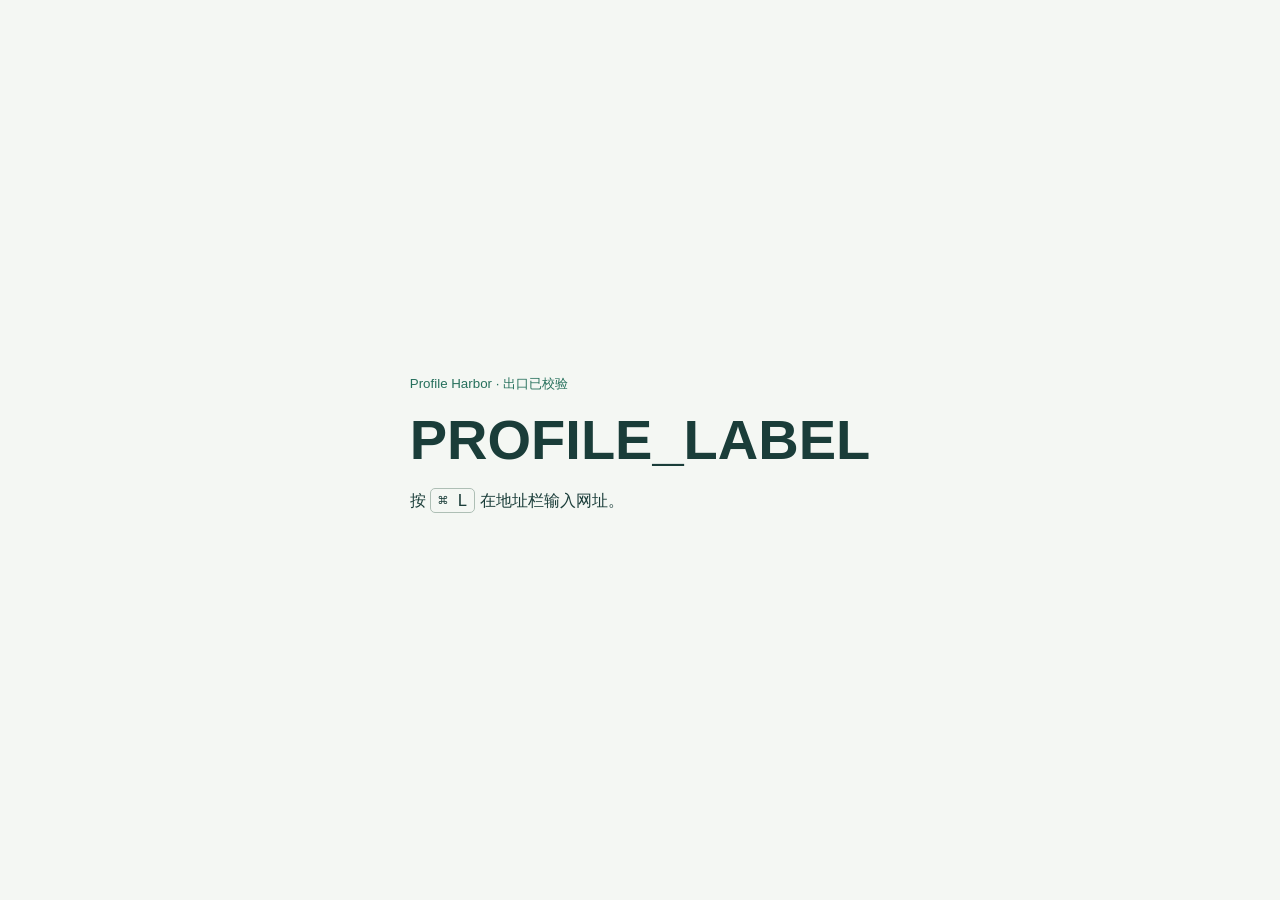
==== src-tauri/src/ready.html @ 551acddf "Ship macOS profile manager with verified proxy routing and isolated Chrome sessions" ====
<!doctype html>
<html lang="zh-CN">
  <meta charset="utf-8" /><title>PROFILE_LABEL · Profile Harbor</title>
  <style>
    :root {
      color-scheme: light dark;
      font:
        16px/1.6 -apple-system,
        "PingFang SC",
        sans-serif;
    }
    body {
      margin: 0;
      min-height: 100vh;
      display: grid;
      place-items: center;
      background: #f4f7f3;
      color: #1a3d39;
    }
    main {
      max-width: 600px;
      padding: 32px;
    }
    h1 {
      font-size: clamp(32px, 5vw, 56px);
      line-height: 1.15;
      margin: 12px 0;
      overflow-wrap: anywhere;
    }
    small {
      color: #26705c;
    }
    kbd {
      border: 1px solid #aebfb5;
      border-radius: 5px;
      padding: 2px 7px;
    }
    @media (prefers-color-scheme: dark) {
      body {
        background: #172a29;
        color: #e6f0e9;
      }
      small {
        color: #90cfb1;
      }
    }
  </style>
  <main>
    <small>Profile Harbor · 出口已校验</small>
    <h1>PROFILE_LABEL</h1>
    <p>按 <kbd>⌘ L</kbd> 在地址栏输入网址。</p>
  </main>
</html>
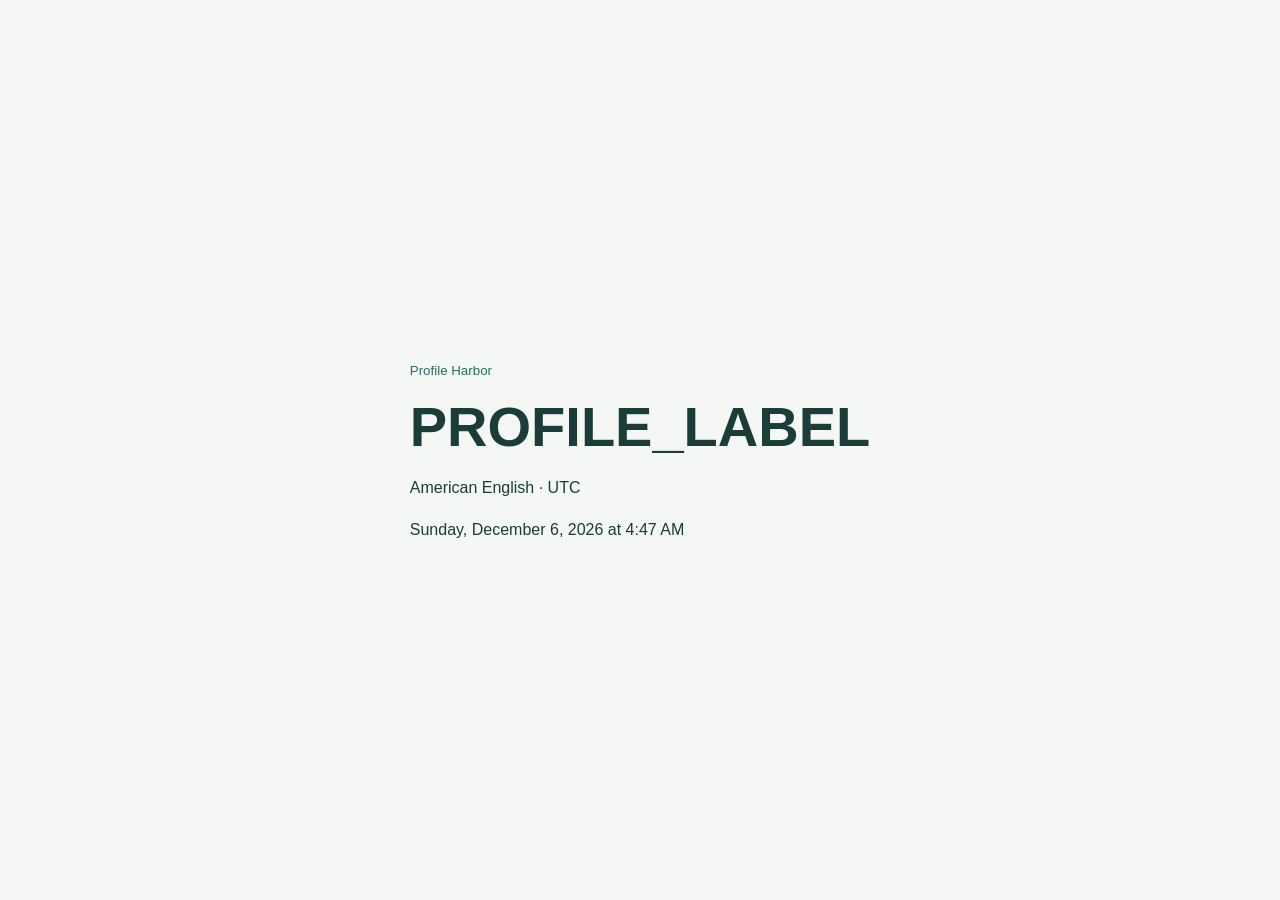
==== commit 6b4f3a6c: "Apply profile language to Chrome UI and show local time" ====
--- a/src-tauri/src/ready.html
+++ b/src-tauri/src/ready.html
@@ -1,5 +1,5 @@
 <!doctype html>
-<html lang="zh-CN">
+<html>
   <meta charset="utf-8" /><title>PROFILE_LABEL · Profile Harbor</title>
   <style>
     :root {
@@ -30,11 +30,7 @@
     small {
       color: #26705c;
     }
-    kbd {
-      border: 1px solid #aebfb5;
-      border-radius: 5px;
-      padding: 2px 7px;
-    }
+    time { display: block; }
     @media (prefers-color-scheme: dark) {
       body {
         background: #172a29;
@@ -46,8 +42,25 @@
     }
   </style>
   <main>
-    <small>Profile Harbor · 出口已校验</small>
+    <small>Profile Harbor</small>
     <h1>PROFILE_LABEL</h1>
-    <p>按 <kbd>⌘ L</kbd> 在地址栏输入网址。</p>
+    <p id="region"></p>
+    <time id="clock"></time>
+    <script>
+      const locale = navigator.language;
+      document.documentElement.lang = locale;
+      document.documentElement.dir = "auto";
+      const format = new Intl.DateTimeFormat(locale, { dateStyle: "full", timeStyle: "short" });
+      const language = new Intl.DisplayNames([locale], { type: "language" }).of(locale);
+      document.getElementById("region").textContent = language + " · " + format.resolvedOptions().timeZone;
+      const clock = document.getElementById("clock");
+      function tick() {
+        const now = new Date();
+        clock.dateTime = now.toISOString();
+        clock.textContent = format.format(now);
+        setTimeout(tick, 60000 - now.getTime() % 60000);
+      }
+      tick();
+    </script>
   </main>
 </html>
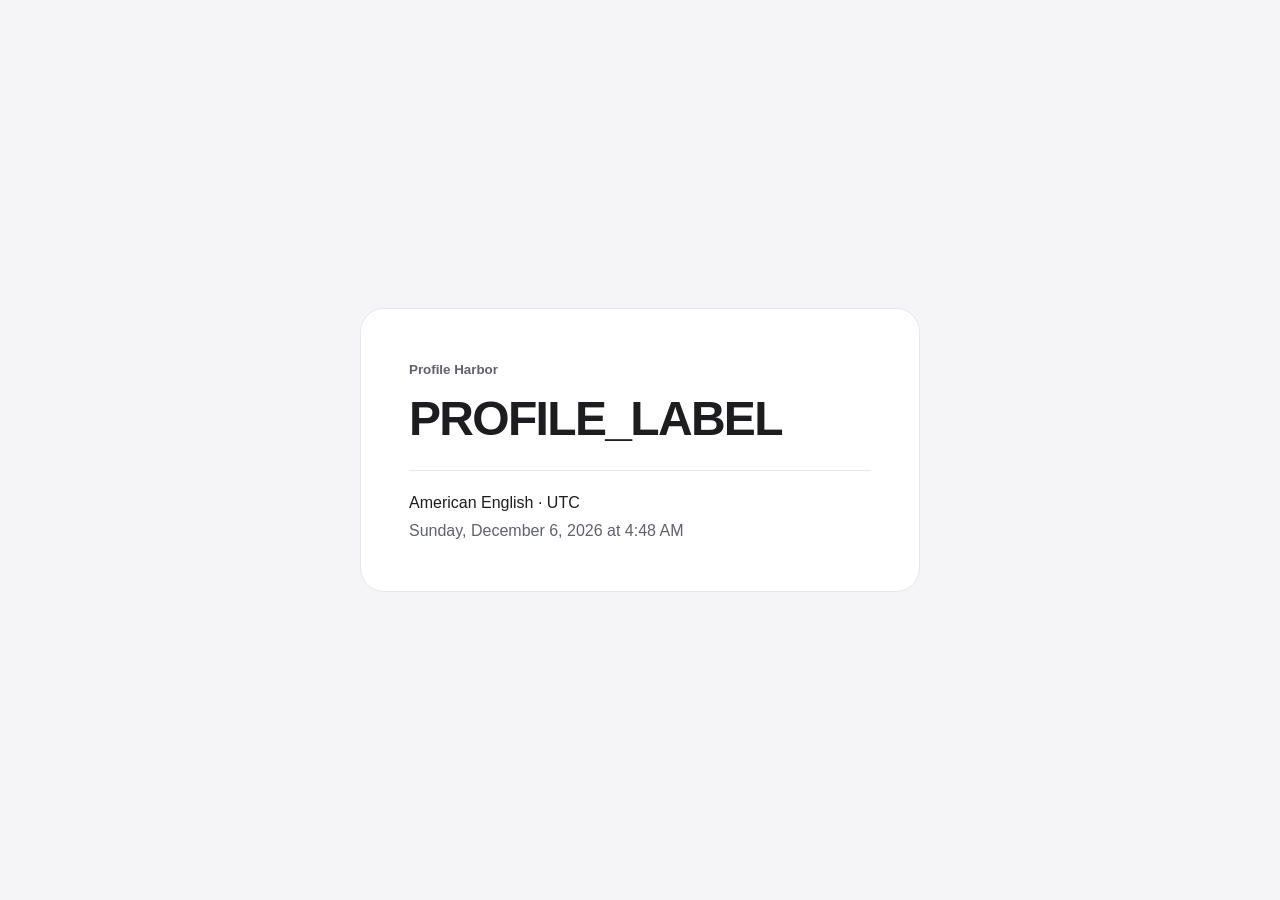
==== commit 738b49b7: "Remove Obscura and redesign the Chrome profile manager" ====
--- a/src-tauri/src/ready.html
+++ b/src-tauri/src/ready.html
@@ -4,41 +4,17 @@
   <style>
     :root {
       color-scheme: light dark;
-      font:
-        16px/1.6 -apple-system,
-        "PingFang SC",
-        sans-serif;
+      font: 16px/1.5 -apple-system, BlinkMacSystemFont, "PingFang SC", sans-serif;
+      --bg: #f5f5f7; --surface: white; --ink: #1d1d1f; --secondary: #60616a; --line: #e7e7eb;
     }
-    body {
-      margin: 0;
-      min-height: 100vh;
-      display: grid;
-      place-items: center;
-      background: #f4f7f3;
-      color: #1a3d39;
-    }
-    main {
-      max-width: 600px;
-      padding: 32px;
-    }
-    h1 {
-      font-size: clamp(32px, 5vw, 56px);
-      line-height: 1.15;
-      margin: 12px 0;
-      overflow-wrap: anywhere;
-    }
-    small {
-      color: #26705c;
-    }
-    time { display: block; }
+    body { margin: 0; min-height: 100vh; display: grid; place-items: center; background: var(--bg); color: var(--ink); }
+    main { box-sizing: border-box; width: min(560px, calc(100% - 32px)); padding: clamp(24px, 5vw, 48px); background: var(--surface); border: 1px solid var(--line); border-radius: 24px; }
+    small { color: var(--secondary); font-weight: 600; }
+    h1 { font-size: clamp(32px, 5vw, 48px); letter-spacing: -.035em; line-height: 1.15; margin: 10px 0 24px; overflow-wrap: anywhere; }
+    #region { margin: 0; padding-top: 20px; border-top: 1px solid var(--line); overflow-wrap: anywhere; }
+    time { display: block; margin-top: 4px; color: var(--secondary); font-variant-numeric: tabular-nums; }
     @media (prefers-color-scheme: dark) {
-      body {
-        background: #172a29;
-        color: #e6f0e9;
-      }
-      small {
-        color: #90cfb1;
-      }
+      :root { --bg: #19191b; --surface: #29292c; --ink: #f5f5f7; --secondary: #abadb5; --line: #3a3a3d; }
     }
   </style>
   <main>
